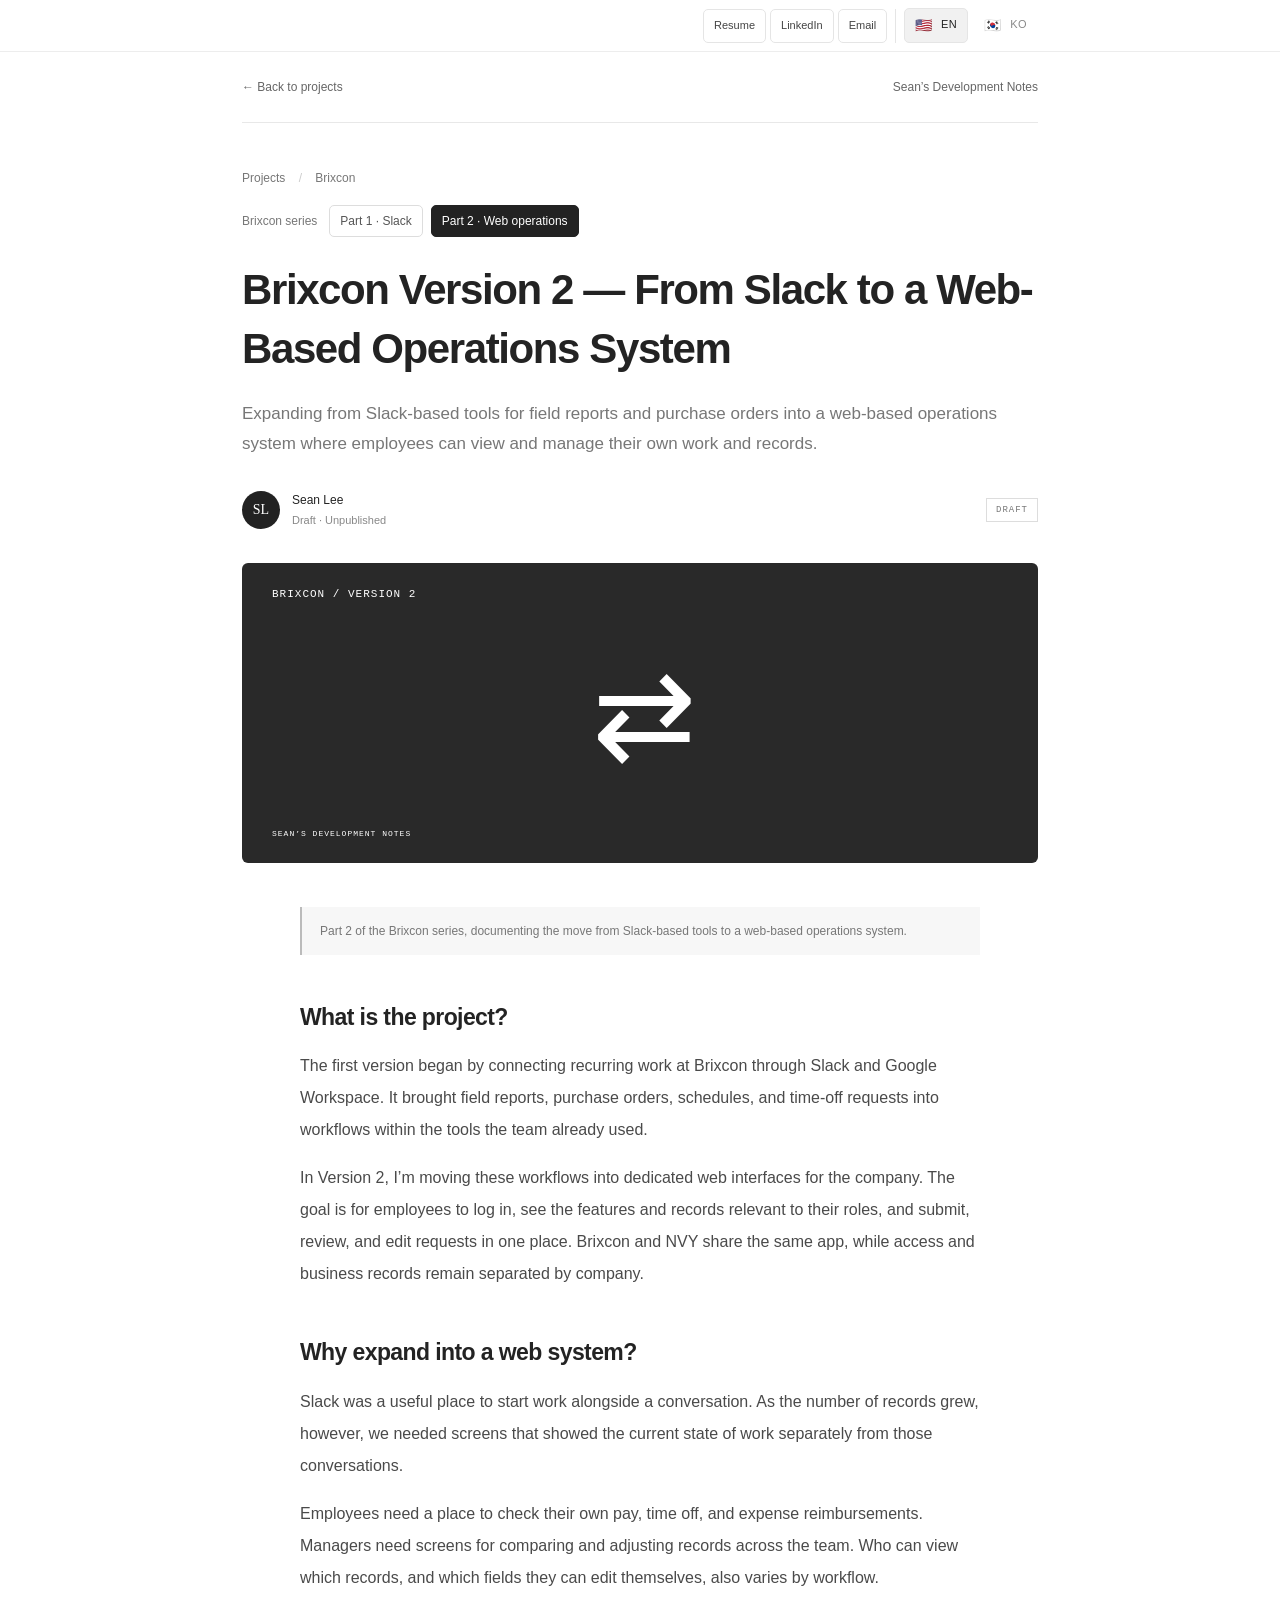
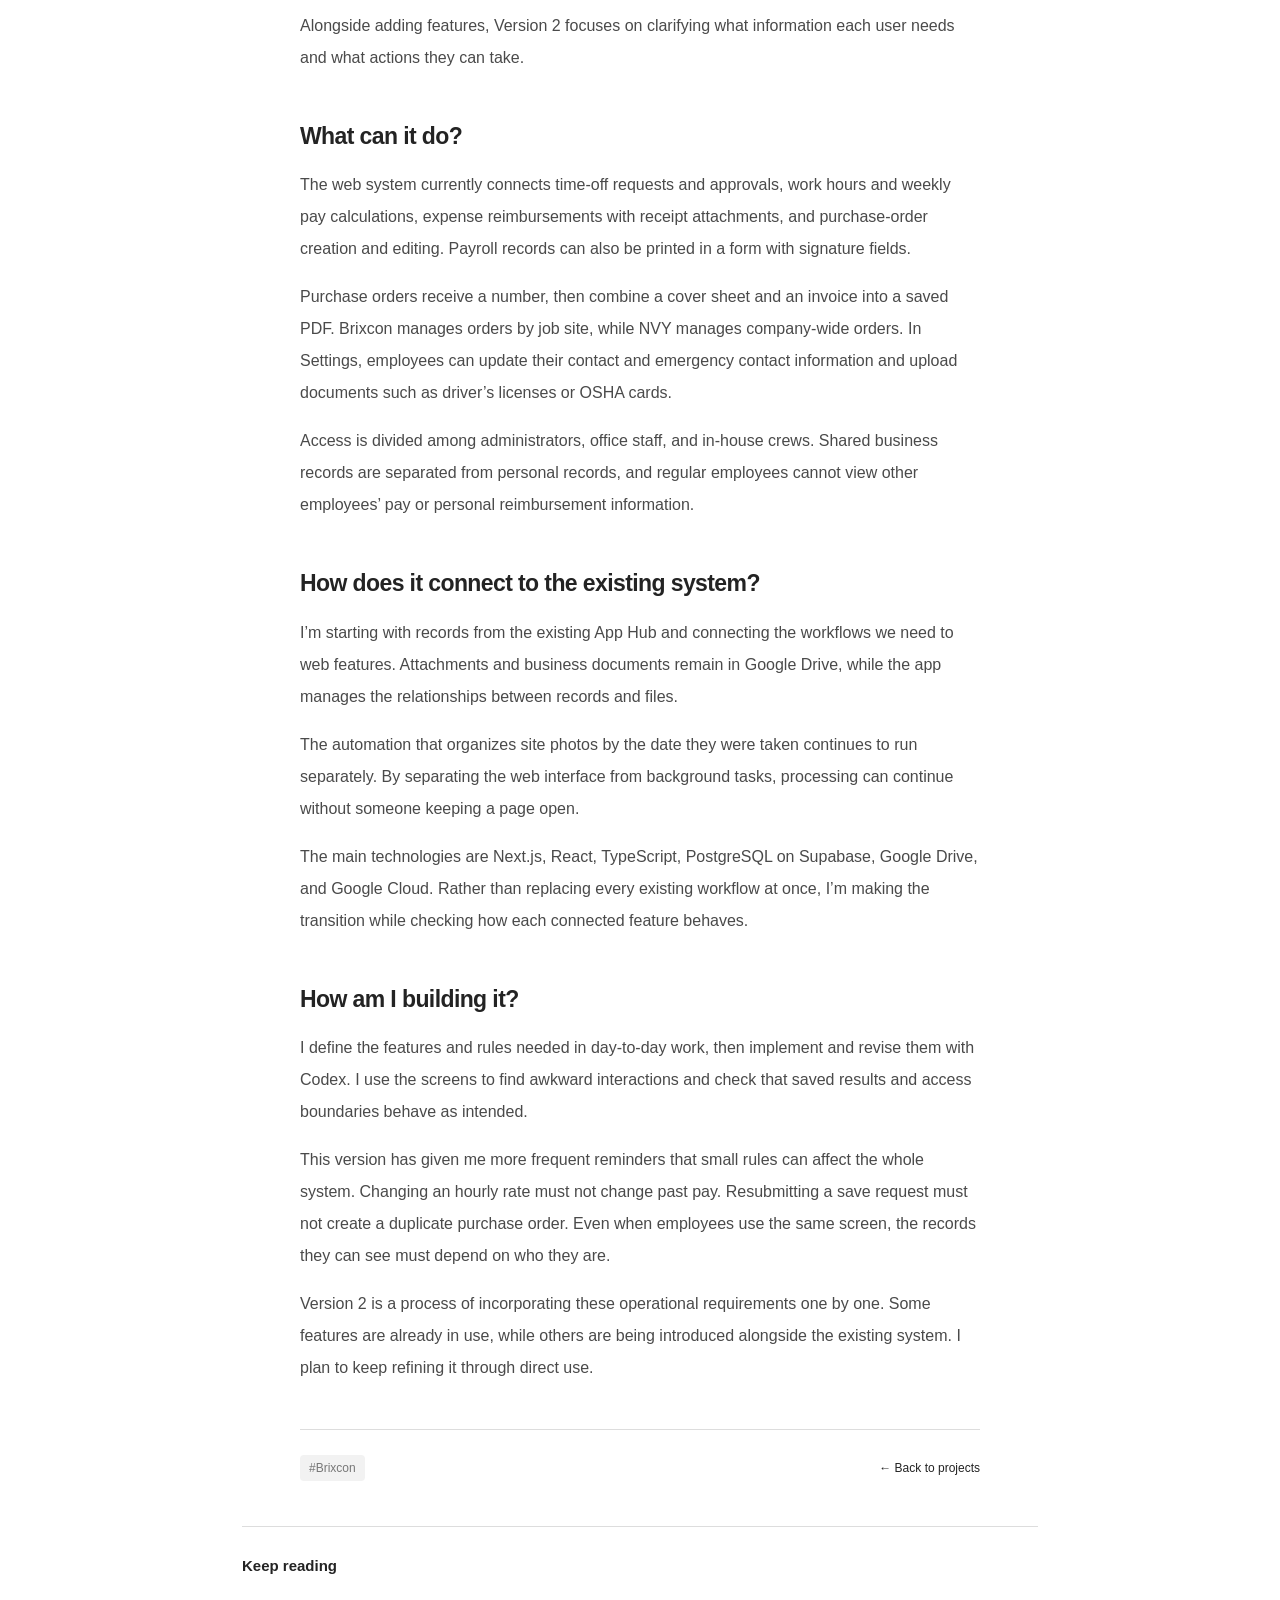
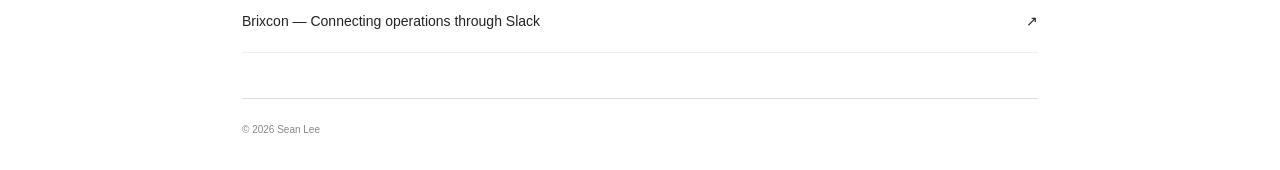
==== projects/brixcon-v2/index.html @ f0485016 "Add bilingual Brixcon Version 2 article and series navigation" ====
<!doctype html>
<html lang="en"><head><meta charset="utf-8"><meta name="viewport" content="width=device-width,initial-scale=1"><title data-en="Brixcon Version 2 — From Slack to a Web-Based Operations System — Sean’s Development Notes" data-ko="Brixcon Version 2 — Slack에서 웹 기반 운영 시스템으로 — Sean의 개발 노트">Brixcon Version 2 — From Slack to a Web-Based Operations System — Sean’s Development Notes</title><meta name="description" content="Expanding from Slack-based tools for field reports and purchase orders into a web-based operations system where employees can view and manage their own work and records." data-en="Expanding from Slack-based tools for field reports and purchase orders into a web-based operations system where employees can view and manage their own work and records." data-ko="현장 보고와 발주를 연결하던 Slack 기반 도구에서, 직원이 자신의 업무와 기록을 직접 확인하고 처리하는 웹 기반 운영 시스템으로 확장하고 있습니다."><link rel="stylesheet" href="../../article.css?v=brixcon-series-1"><link rel="stylesheet" href="../../language.css?v=resume-modal-1"><script src="../../language.js?v=resume-modal-1" defer></script></head>
<body><a class="skip" href="#article">Skip to content</a><main id="article" class="article-shell"><div data-language="en" lang="en"><nav class="article-nav" aria-label="Page navigation"><a href="../../?tab=projects">← Back to projects</a><a href="../../">Sean’s Development Notes</a></nav><article lang="en"><header class="article-heading"><p class="eyebrow">Projects <span>/</span> Brixcon</p><nav class="article-series" aria-label="Brixcon series"><span>Brixcon series</span><a href="../../projects/slack-integration/">Part 1 · Slack</a><a href="../../projects/brixcon-v2/" aria-current="page">Part 2 · Web operations</a></nav><h1>Brixcon Version 2 — From Slack to a Web-Based Operations System</h1><p class="subtitle">Expanding from Slack-based tools for field reports and purchase orders into a web-based operations system where employees can view and manage their own work and records.</p><div class="byline"><span class="avatar" aria-hidden="true">SL</span><span>Sean Lee<br><small>Draft · Unpublished</small></span><span class="draft">DRAFT</span></div></header><div class="cover cover-http" aria-hidden="true"><span>BRIXCON / VERSION 2</span><b>⇄</b><small>SEAN’S DEVELOPMENT NOTES</small></div><div class="article-body"><p class="draft-note">Part 2 of the Brixcon series, documenting the move from Slack-based tools to a web-based operations system.</p><section><h2>What is the project?</h2><p>The first version began by connecting recurring work at Brixcon through Slack and Google Workspace. It brought field reports, purchase orders, schedules, and time-off requests into workflows within the tools the team already used.</p><p>In Version 2, I’m moving these workflows into dedicated web interfaces for the company. The goal is for employees to log in, see the features and records relevant to their roles, and submit, review, and edit requests in one place. Brixcon and NVY share the same app, while access and business records remain separated by company.</p></section><section><h2>Why expand into a web system?</h2><p>Slack was a useful place to start work alongside a conversation. As the number of records grew, however, we needed screens that showed the current state of work separately from those conversations.</p><p>Employees need a place to check their own pay, time off, and expense reimbursements. Managers need screens for comparing and adjusting records across the team. Who can view which records, and which fields they can edit themselves, also varies by workflow.</p><p>Alongside adding features, Version 2 focuses on clarifying what information each user needs and what actions they can take.</p></section><section><h2>What can it do?</h2><p>The web system currently connects time-off requests and approvals, work hours and weekly pay calculations, expense reimbursements with receipt attachments, and purchase-order creation and editing. Payroll records can also be printed in a form with signature fields.</p><p>Purchase orders receive a number, then combine a cover sheet and an invoice into a saved PDF. Brixcon manages orders by job site, while NVY manages company-wide orders. In Settings, employees can update their contact and emergency contact information and upload documents such as driver’s licenses or OSHA cards.</p><p>Access is divided among administrators, office staff, and in-house crews. Shared business records are separated from personal records, and regular employees cannot view other employees’ pay or personal reimbursement information.</p></section><section><h2>How does it connect to the existing system?</h2><p>I’m starting with records from the existing App Hub and connecting the workflows we need to web features. Attachments and business documents remain in Google Drive, while the app manages the relationships between records and files.</p><p>The automation that organizes site photos by the date they were taken continues to run separately. By separating the web interface from background tasks, processing can continue without someone keeping a page open.</p><p>The main technologies are Next.js, React, TypeScript, PostgreSQL on Supabase, Google Drive, and Google Cloud. Rather than replacing every existing workflow at once, I’m making the transition while checking how each connected feature behaves.</p></section><section><h2>How am I building it?</h2><p>I define the features and rules needed in day-to-day work, then implement and revise them with Codex. I use the screens to find awkward interactions and check that saved results and access boundaries behave as intended.</p><p>This version has given me more frequent reminders that small rules can affect the whole system. Changing an hourly rate must not change past pay. Resubmitting a save request must not create a duplicate purchase order. Even when employees use the same screen, the records they can see must depend on who they are.</p><p>Version 2 is a process of incorporating these operational requirements one by one. Some features are already in use, while others are being introduced alongside the existing system. I plan to keep refining it through direct use.</p></section><div class="article-end"><span>#Brixcon</span><a href="../../?tab=projects">← Back to projects</a></div></div></article><aside class="related" aria-label="Keep reading"><h2>Keep reading</h2><a href="../../projects/slack-integration/"><span>Brixcon — Connecting operations through Slack</span><span aria-hidden="true">↗</span></a></aside><footer>© 2026 Sean Lee</footer></div><div data-language="ko" lang="ko" hidden><nav class="article-nav" aria-label="페이지 이동"><a href="../../?tab=projects">← 프로젝트 목록으로</a><a href="../../">Sean의 개발 노트</a></nav><article lang="ko"><header class="article-heading"><p class="eyebrow">프로젝트 <span>/</span> Brixcon</p><nav class="article-series" aria-label="Brixcon 시리즈"><span>Brixcon 시리즈</span><a href="../../projects/slack-integration/">1편 · Slack</a><a href="../../projects/brixcon-v2/" aria-current="page">2편 · 웹 운영 시스템</a></nav><h1>Brixcon Version 2 — Slack에서 웹 기반 운영 시스템으로</h1><p class="subtitle">현장 보고와 발주를 연결하던 Slack 기반 도구에서, 직원이 자신의 업무와 기록을 직접 확인하고 처리하는 웹 기반 운영 시스템으로 확장하고 있습니다.</p><div class="byline"><span class="avatar" aria-hidden="true">SL</span><span>Sean Lee<br><small>초안 · 발행 전</small></span><span class="draft">DRAFT</span></div></header><div class="cover cover-http" aria-hidden="true"><span>BRIXCON / VERSION 2</span><b>⇄</b><small>SEAN’S DEVELOPMENT NOTES</small></div><div class="article-body"><p class="draft-note">Brixcon 시리즈 2편입니다. Slack 기반 업무 도구에서 웹 기반 운영 시스템으로 확장하는 과정을 기록합니다.</p><section><h2>어떤 프로젝트인가요?</h2><p>첫 번째 버전은 Brixcon의 반복 업무를 Slack과 Google Workspace로 연결하는 데서 시작했습니다. 현장 보고를 작성하고, 발주서를 만들고, 일정과 휴가 신청을 전달하는 흐름을 기존 도구 안에서 처리할 수 있도록 구성했습니다.</p><p>Version 2에서는 이 업무들을 회사 전용 웹 화면으로 옮기고 있습니다. 직원이 로그인하면 자신의 역할에 맞는 기능과 자료를 확인하고, 신청부터 조회·수정까지 한곳에서 처리할 수 있도록 만드는 것이 목표입니다. Brixcon과 NVY가 같은 앱을 사용하되, 회사별 접근과 업무 자료는 구분합니다.</p></section><section><h2>왜 웹 시스템으로 확장했나요?</h2><p>Slack은 대화를 나누면서 업무를 시작하기 좋은 도구였습니다. 하지만 관리해야 할 기록이 늘어나면서, 대화와 별도로 현재 상태를 정리해 보여주는 화면이 필요해졌습니다.</p><p>직원에게는 자신의 급여와 휴가, 비용 정산을 확인하는 공간이 필요하고, 관리자에게는 여러 사람의 기록을 비교하고 조정하는 화면이 필요합니다. 누가 무엇을 볼 수 있는지, 어떤 항목을 직접 수정할 수 있는지도 업무마다 달랐습니다.</p><p>그래서 Version 2에서는 기능을 추가하는 것과 함께, 사용자별로 필요한 정보와 할 수 있는 일을 정리하는 것에 집중했습니다.</p></section><section><h2>무엇을 할 수 있나요?</h2><p>현재 웹 시스템에는 휴가 신청과 승인, 근무시간과 주간 급여 계산, 비용 정산과 영수증 첨부, 발주서 생성·수정 등이 연결되어 있습니다. 급여 자료는 서명란이 있는 인쇄용 양식으로도 출력할 수 있습니다.</p><p>발주서는 번호를 발급하고 표지와 Invoice를 합쳐 PDF로 저장합니다. Brixcon은 현장별 발주를, NVY는 회사 공통 발주를 관리하도록 구분했습니다. 직원은 Settings에서 연락처와 비상연락처를 수정하고, 면허증이나 OSHA 카드 같은 문서를 등록할 수 있습니다.</p><p>접근 권한은 관리자·사무직·직영팀으로 나눴습니다. 공통 업무 자료와 개인 자료를 구분하고, 다른 직원의 급여나 개인 정산 정보는 일반 직원에게 공개하지 않도록 구성했습니다.</p></section><section><h2>기존 시스템은 어떻게 이어가나요?</h2><p>기존 App Hub의 자료를 출발점으로 삼고, 필요한 업무부터 웹 기능으로 연결하고 있습니다. 첨부파일과 업무 문서는 Google Drive를 계속 사용하면서, 앱에서는 기록과 파일의 관계를 관리합니다.</p><p>현장 사진을 촬영 날짜에 따라 정리하는 자동화도 별도로 유지합니다. 사용자가 보는 웹 화면과 백그라운드 작업을 나누어, 화면을 열어두지 않아도 필요한 처리가 이어지도록 구성했습니다.</p><p>주요 기술은 Next.js, React, TypeScript, Supabase의 PostgreSQL, Google Drive와 Google Cloud입니다. 기존 업무를 한 번에 모두 교체하기보다, 연결된 기능의 동작을 확인하면서 전환하고 있습니다.</p></section><section><h2>어떻게 만들고 있나요?</h2><p>저는 실제 업무에서 필요한 기능과 규칙을 정리하고, Codex와 함께 구현과 수정을 진행하고 있습니다. 화면을 사용해 보면서 어색한 부분을 고치고, 저장된 결과와 접근 범위가 의도한 대로 동작하는지도 확인합니다.</p><p>이번 버전에서는 작은 규칙들이 시스템 전체에 영향을 준다는 것을 더 자주 경험했습니다. 시급을 변경했을 때 과거 급여까지 바뀌면 안 되고, 저장 요청을 다시 보냈다고 발주서가 두 번 만들어져서도 안 됩니다. 같은 화면을 사용하더라도 직원마다 볼 수 있는 자료는 달라야 합니다.</p><p>Version 2는 이런 실제 운영의 조건들을 하나씩 반영하는 과정입니다. 현재 일부 기능은 운영에 반영됐고, 나머지는 기존 시스템과 함께 사용하며 전환하고 있습니다. 앞으로도 직접 사용하면서 필요한 부분을 다듬어갈 예정입니다.</p></section><div class="article-end"><span>#Brixcon</span><a href="../../?tab=projects">← 프로젝트 목록으로</a></div></div></article><aside class="related" aria-label="이어서 읽기"><h2>이어서 읽기</h2><a href="../../projects/slack-integration/"><span>Brixcon — Slack으로 연결하는 업무 흐름</span><span aria-hidden="true">↗</span></a></aside><footer>© 2026 Sean Lee</footer></div></main></body></html>
---- article.css ----
*{box-sizing:border-box}html{scroll-behavior:smooth}body{margin:0;background:#fff;color:#232323;font-family:Arial,'Apple SD Gothic Neo','Malgun Gothic',sans-serif;-webkit-font-smoothing:antialiased}a{color:inherit;text-decoration:none}a:focus-visible{outline:2px solid #222;outline-offset:5px}.article-shell{max-width:844px;padding:0 24px;margin:auto}.article-nav{display:flex;justify-content:space-between;gap:20px;padding:28px 0;border-bottom:1px solid #e8e8e8;font-size:12px;color:#666}.article-nav a:hover,.article-end a:hover{text-decoration:underline}.article-heading{padding:48px 0 32px}.eyebrow{font-size:12px;color:#777;margin:0 0 20px}.eyebrow span{margin:0 10px;color:#ccc}h1{font-size:clamp(28px,4.2vw,42px);line-height:1.4;letter-spacing:-1.4px;word-break:keep-all;overflow-wrap:anywhere;margin:0 0 20px}.subtitle{font-size:17px;line-height:1.8;color:#777;word-break:keep-all}.byline{display:flex;align-items:center;gap:12px;margin-top:30px;font-size:12px;line-height:1.7}.byline small{font-size:11px;color:#888}.avatar{width:38px;height:38px;border-radius:50%;background:#222;color:white;display:grid;place-items:center;font:14px Georgia,serif}.draft{margin-left:auto;font:9px monospace;letter-spacing:1px;border:1px solid #ddd;padding:6px 9px;color:#777}.cover{height:300px;background:#e9e9e6;padding:25px 30px;display:flex;flex-direction:column;justify-content:space-between;border-radius:6px}.cover>span{font:11px monospace;letter-spacing:1px}.cover>b{text-align:center;font-size:100px;line-height:1;letter-spacing:-8px}.cover>small{font:8px monospace;letter-spacing:1px}.cover-http{background:#292929;color:white}.cover-http>b{font-size:125px;font-weight:300}.cover-portfolio{background:#f1f0ec}.cover-portfolio>b{font-family:Georgia,serif;font-weight:400}.cover-notes{background-color:#dededc;background-image:linear-gradient(#00000008 1px,transparent 1px),linear-gradient(90deg,#00000008 1px,transparent 1px);background-size:22px 22px}.cover-notes>b{font:90px monospace;letter-spacing:0}.article-body{max-width:680px;margin:auto;padding:32px 0 0}.draft-note{border-left:2px solid #bbb;padding:12px 18px;background:#f7f7f7;font-size:12px!important;color:#777!important}.article-body section{margin:45px 0}.article-body h2{font-size:23px;letter-spacing:-.6px;line-height:1.5;margin:0 0 16px}.article-body p{font-size:16px;line-height:2;color:#4a4a4a;word-break:keep-all;overflow-wrap:anywhere}.article-end{display:flex;justify-content:space-between;gap:20px;align-items:center;border-top:1px solid #ddd;padding:25px 0 45px;font-size:12px}.article-end>span{background:#f2f2f2;color:#777;padding:6px 9px;border-radius:4px}.related{border-top:1px solid #ddd;padding:30px 0 45px}.related h2{font-size:15px;margin:0 0 18px}.related a{display:flex;justify-content:space-between;gap:20px;padding:18px 0;border-bottom:1px solid #eee;font-size:14px;line-height:1.7}.related a:hover{color:#777}footer{display:flex;justify-content:space-between;gap:20px;border-top:1px solid #ddd;padding:25px 0 35px;font-size:10px;color:#888}.skip:not(:focus){position:absolute;clip-path:inset(50%);width:1px;height:1px;overflow:hidden}.skip:focus{position:fixed;top:10px;left:10px;background:white;padding:15px;z-index:2}@media(max-width:600px){.article-shell{padding:0 20px}.article-nav{padding:22px 0;font-size:11px}.article-heading{padding-top:35px}h1{font-size:29px;letter-spacing:-.8px}.subtitle{font-size:14px}.cover{height:220px;padding:22px}.cover>b{font-size:75px}.cover-http>b{font-size:90px}.cover-notes>b{font-size:70px}.article-body p{font-size:15px}.article-body h2{font-size:21px}.article-body section{margin:35px 0}footer{flex-direction:column;gap:10px}}@media(prefers-reduced-motion:reduce){html{scroll-behavior:auto}}

.article-series{display:flex;align-items:center;flex-wrap:wrap;gap:8px;margin:0 0 24px;font:12px/1.5 Arial,sans-serif}.article-series>span{color:#777;margin-right:4px}.article-series a{padding:6px 10px;border:1px solid #ddd;border-radius:5px;color:#555}.article-series a[aria-current=page]{background:#222;color:#fff;border-color:#222}.article-series a:hover{border-color:#777}
---- language.css ----
/* Persistent, quiet language selection shared by every page. */
body{padding-top:52px}.language-bar{position:fixed;top:0;left:0;right:0;height:52px;background:#ffffffef;backdrop-filter:blur(12px);border-bottom:1px solid #ededed;z-index:100}.language-inner{max-width:844px;margin:auto;height:100%;padding:0 24px;display:flex;align-items:center;justify-content:flex-end}.language-options{display:flex;gap:5px;align-items:center}.language-options button{font:500 11px/1.2 Arial,sans-serif;letter-spacing:.04em;color:#888;background:transparent;border:1px solid transparent;border-radius:5px;padding:8px 10px;cursor:pointer;min-height:34px}.language-options button span{font-size:14px;vertical-align:middle;margin-right:5px}.language-options button[aria-pressed=true]{color:#222;background:#f1f1f1;border-color:#e5e5e5}.language-options button:hover{color:#222;background:#f6f6f6}.language-options button:focus-visible{outline:2px solid #444;outline-offset:2px}[data-language][hidden]{display:none!important}html{scroll-padding-top:76px}body .skip:focus{top:60px}html[lang=en] .nl-post strong{letter-spacing:-.3px}html[lang=en] .nl-tabs button{font-size:16px}html[lang=en] .author-entry-heading{flex-wrap:wrap;gap:5px 18px}html[lang=en] h1{word-break:normal}html[lang=en] .article-body p{word-break:normal}@media(max-width:600px){.language-inner{padding:0 16px}.language-options button{min-height:36px;padding:8px 11px}html[lang=en] .nl-tabs button{font-size:14px;padding:13px 15px}}

.language-inner{gap:8px}.language-bar .header-links{display:flex;align-items:center;gap:4px;padding-right:8px;border-right:1px solid #e5e5e5}.header-links a,.header-links button{display:inline-flex;align-items:center;justify-content:center;min-height:34px;box-sizing:border-box;padding:8px 10px;border:1px solid #e5e5e5;border-radius:5px;background:#fff;color:#444;text-decoration:none;font:500 11px/1.2 Arial,sans-serif;white-space:nowrap}.header-links a:hover,.header-links button:hover{background:#f6f6f6;color:#111}.header-links a:focus-visible,.header-links button:focus-visible{outline:2px solid #444;outline-offset:2px}@media(max-width:420px){.language-inner{padding:0 10px;gap:8px}.language-bar .header-links{gap:4px;padding-right:8px}.header-links a,.header-links button{padding:8px}.language-options{gap:2px}.language-options button{padding:8px 6px}.language-options button span{margin-right:2px}}

.copy-email,.open-resume{cursor:pointer}.copy-toast{position:fixed;bottom:24px;left:50%;transform:translate(-50%,8px);max-width:calc(100vw - 32px);box-sizing:border-box;padding:11px 16px;border-radius:7px;background:#222;color:#fff;box-shadow:0 4px 18px #0002;font:13px/1.5 Arial,sans-serif;text-align:center;z-index:200;opacity:0;visibility:hidden;pointer-events:none;transition:opacity .15s,transform .15s,visibility .15s}.copy-toast.is-visible{opacity:1;visibility:visible;transform:translate(-50%,0)}@media(prefers-reduced-motion:reduce){.copy-toast{transition:none}}

body.resume-open{overflow:hidden}.resume-dialog{box-sizing:border-box;width:min(960px,calc(100vw - 40px));height:90vh;height:90dvh;max-width:none;max-height:none;margin:auto;padding:0;border:1px solid #ddd;border-radius:10px;background:#f0f0f0;color:#222;box-shadow:0 16px 64px #0004;overflow:hidden}.resume-dialog[open]{display:flex;flex-direction:column}.resume-dialog::backdrop{background:#0009;backdrop-filter:blur(3px)}.resume-dialog-toolbar{display:flex;align-items:center;gap:16px;padding:10px 16px;background:white;border-bottom:1px solid #ddd;flex-shrink:0}.resume-dialog-toolbar h2{margin:0;font:600 15px/1.4 Arial,sans-serif;letter-spacing:0}.resume-external{margin-left:auto;color:#555;text-decoration:none;font:12px/1.4 Arial,sans-serif}.resume-external:hover{text-decoration:underline}.resume-close{display:grid;place-items:center;width:34px;height:34px;padding:0;border:0;border-radius:5px;background:#f5f5f5;color:#333;font:24px/1 Arial,sans-serif;cursor:pointer}.resume-close:hover{background:#e9e9e9}.resume-frame{display:block;width:100%;flex:1;min-height:0;border:0;background:#eee}@media(max-width:600px){.resume-dialog{width:calc(100vw - 16px);height:94vh;height:94dvh;border-radius:7px}.resume-dialog-toolbar{padding:8px 10px;gap:10px}}
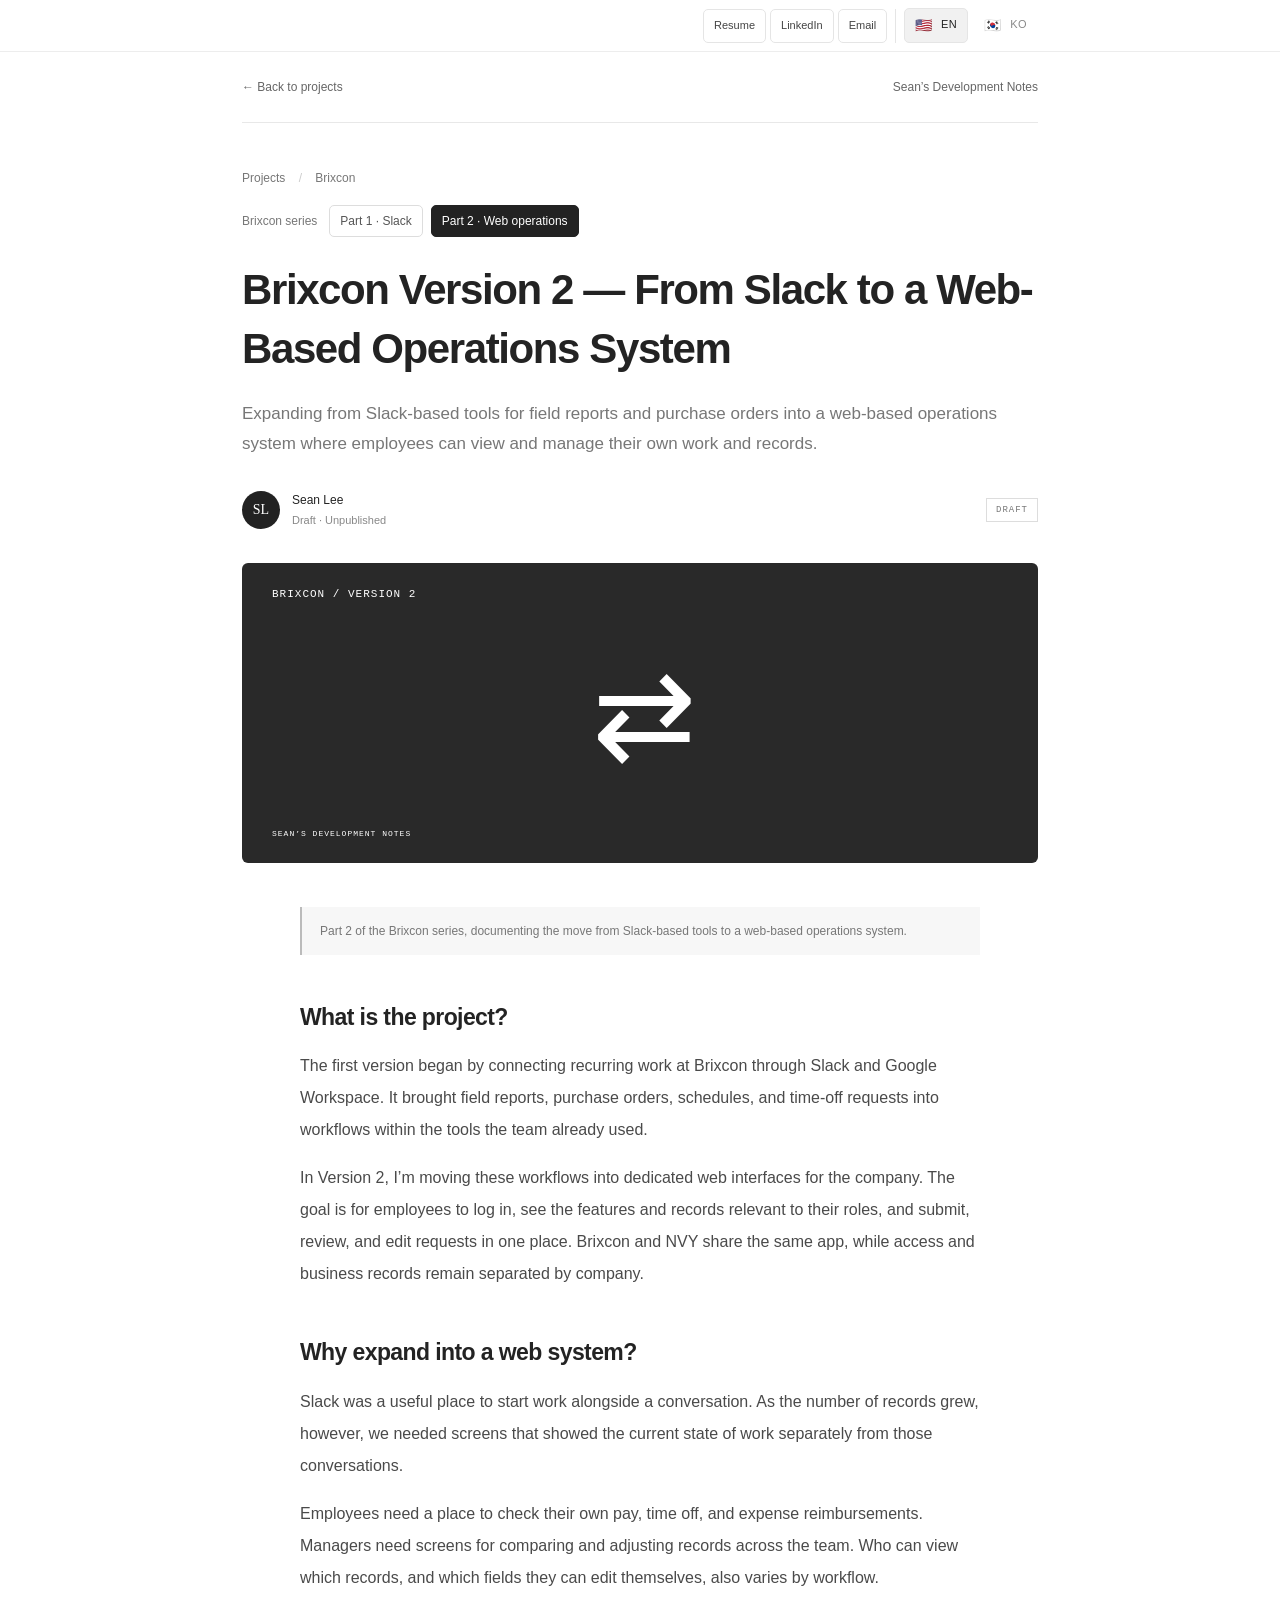
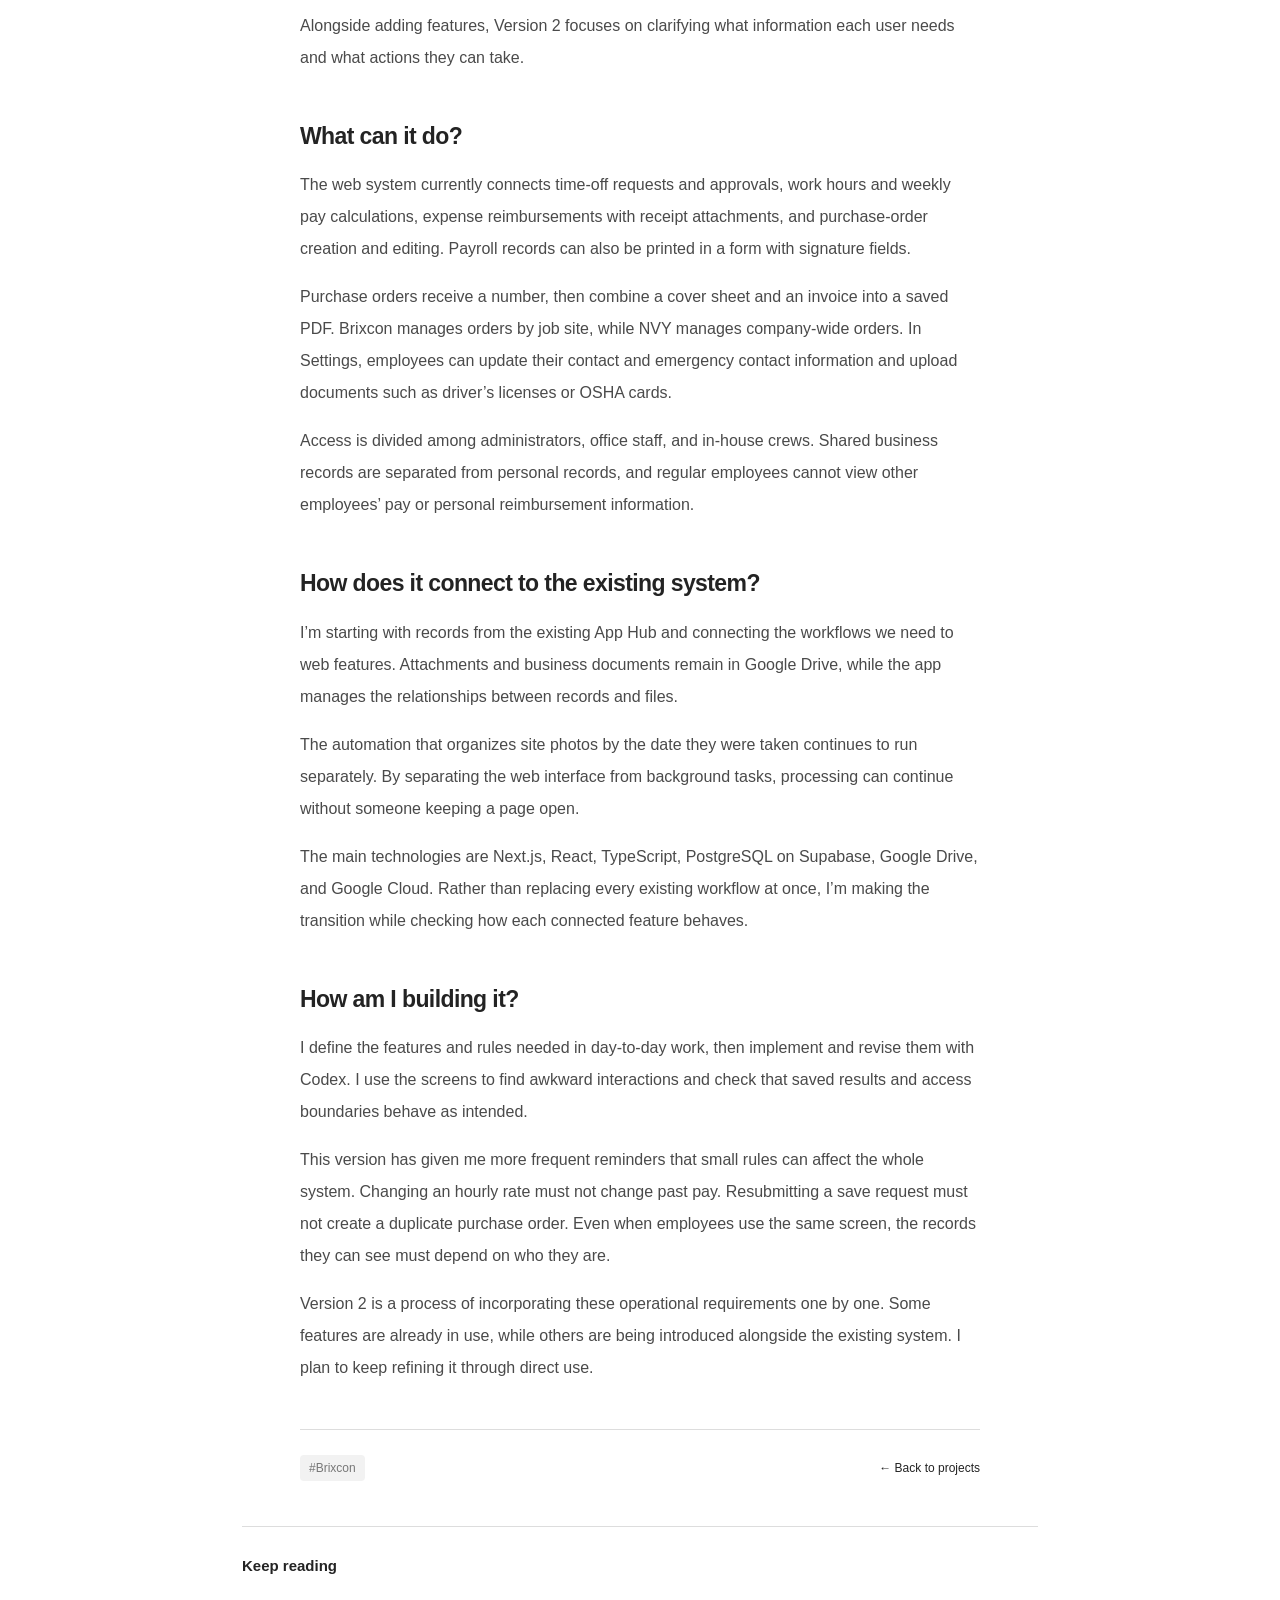
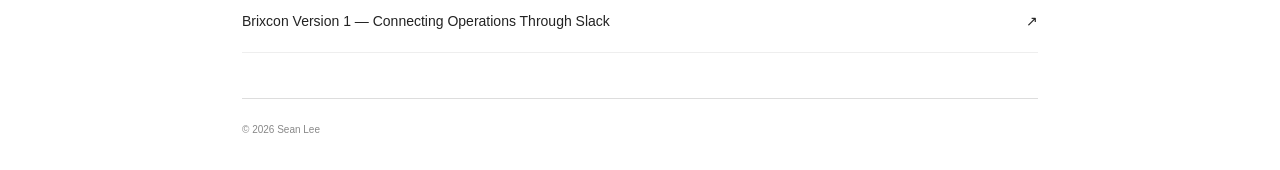
==== commit e9ade941: "Align Brixcon Version 1 article title with series" ====
--- a/projects/brixcon-v2/index.html
+++ b/projects/brixcon-v2/index.html
@@ -1,3 +1,3 @@
 <!doctype html>
 <html lang="en"><head><meta charset="utf-8"><meta name="viewport" content="width=device-width,initial-scale=1"><title data-en="Brixcon Version 2 — From Slack to a Web-Based Operations System — Sean’s Development Notes" data-ko="Brixcon Version 2 — Slack에서 웹 기반 운영 시스템으로 — Sean의 개발 노트">Brixcon Version 2 — From Slack to a Web-Based Operations System — Sean’s Development Notes</title><meta name="description" content="Expanding from Slack-based tools for field reports and purchase orders into a web-based operations system where employees can view and manage their own work and records." data-en="Expanding from Slack-based tools for field reports and purchase orders into a web-based operations system where employees can view and manage their own work and records." data-ko="현장 보고와 발주를 연결하던 Slack 기반 도구에서, 직원이 자신의 업무와 기록을 직접 확인하고 처리하는 웹 기반 운영 시스템으로 확장하고 있습니다."><link rel="stylesheet" href="../../article.css?v=brixcon-series-1"><link rel="stylesheet" href="../../language.css?v=resume-modal-1"><script src="../../language.js?v=resume-modal-1" defer></script></head>
-<body><a class="skip" href="#article">Skip to content</a><main id="article" class="article-shell"><div data-language="en" lang="en"><nav class="article-nav" aria-label="Page navigation"><a href="../../?tab=projects">← Back to projects</a><a href="../../">Sean’s Development Notes</a></nav><article lang="en"><header class="article-heading"><p class="eyebrow">Projects <span>/</span> Brixcon</p><nav class="article-series" aria-label="Brixcon series"><span>Brixcon series</span><a href="../../projects/slack-integration/">Part 1 · Slack</a><a href="../../projects/brixcon-v2/" aria-current="page">Part 2 · Web operations</a></nav><h1>Brixcon Version 2 — From Slack to a Web-Based Operations System</h1><p class="subtitle">Expanding from Slack-based tools for field reports and purchase orders into a web-based operations system where employees can view and manage their own work and records.</p><div class="byline"><span class="avatar" aria-hidden="true">SL</span><span>Sean Lee<br><small>Draft · Unpublished</small></span><span class="draft">DRAFT</span></div></header><div class="cover cover-http" aria-hidden="true"><span>BRIXCON / VERSION 2</span><b>⇄</b><small>SEAN’S DEVELOPMENT NOTES</small></div><div class="article-body"><p class="draft-note">Part 2 of the Brixcon series, documenting the move from Slack-based tools to a web-based operations system.</p><section><h2>What is the project?</h2><p>The first version began by connecting recurring work at Brixcon through Slack and Google Workspace. It brought field reports, purchase orders, schedules, and time-off requests into workflows within the tools the team already used.</p><p>In Version 2, I’m moving these workflows into dedicated web interfaces for the company. The goal is for employees to log in, see the features and records relevant to their roles, and submit, review, and edit requests in one place. Brixcon and NVY share the same app, while access and business records remain separated by company.</p></section><section><h2>Why expand into a web system?</h2><p>Slack was a useful place to start work alongside a conversation. As the number of records grew, however, we needed screens that showed the current state of work separately from those conversations.</p><p>Employees need a place to check their own pay, time off, and expense reimbursements. Managers need screens for comparing and adjusting records across the team. Who can view which records, and which fields they can edit themselves, also varies by workflow.</p><p>Alongside adding features, Version 2 focuses on clarifying what information each user needs and what actions they can take.</p></section><section><h2>What can it do?</h2><p>The web system currently connects time-off requests and approvals, work hours and weekly pay calculations, expense reimbursements with receipt attachments, and purchase-order creation and editing. Payroll records can also be printed in a form with signature fields.</p><p>Purchase orders receive a number, then combine a cover sheet and an invoice into a saved PDF. Brixcon manages orders by job site, while NVY manages company-wide orders. In Settings, employees can update their contact and emergency contact information and upload documents such as driver’s licenses or OSHA cards.</p><p>Access is divided among administrators, office staff, and in-house crews. Shared business records are separated from personal records, and regular employees cannot view other employees’ pay or personal reimbursement information.</p></section><section><h2>How does it connect to the existing system?</h2><p>I’m starting with records from the existing App Hub and connecting the workflows we need to web features. Attachments and business documents remain in Google Drive, while the app manages the relationships between records and files.</p><p>The automation that organizes site photos by the date they were taken continues to run separately. By separating the web interface from background tasks, processing can continue without someone keeping a page open.</p><p>The main technologies are Next.js, React, TypeScript, PostgreSQL on Supabase, Google Drive, and Google Cloud. Rather than replacing every existing workflow at once, I’m making the transition while checking how each connected feature behaves.</p></section><section><h2>How am I building it?</h2><p>I define the features and rules needed in day-to-day work, then implement and revise them with Codex. I use the screens to find awkward interactions and check that saved results and access boundaries behave as intended.</p><p>This version has given me more frequent reminders that small rules can affect the whole system. Changing an hourly rate must not change past pay. Resubmitting a save request must not create a duplicate purchase order. Even when employees use the same screen, the records they can see must depend on who they are.</p><p>Version 2 is a process of incorporating these operational requirements one by one. Some features are already in use, while others are being introduced alongside the existing system. I plan to keep refining it through direct use.</p></section><div class="article-end"><span>#Brixcon</span><a href="../../?tab=projects">← Back to projects</a></div></div></article><aside class="related" aria-label="Keep reading"><h2>Keep reading</h2><a href="../../projects/slack-integration/"><span>Brixcon — Connecting operations through Slack</span><span aria-hidden="true">↗</span></a></aside><footer>© 2026 Sean Lee</footer></div><div data-language="ko" lang="ko" hidden><nav class="article-nav" aria-label="페이지 이동"><a href="../../?tab=projects">← 프로젝트 목록으로</a><a href="../../">Sean의 개발 노트</a></nav><article lang="ko"><header class="article-heading"><p class="eyebrow">프로젝트 <span>/</span> Brixcon</p><nav class="article-series" aria-label="Brixcon 시리즈"><span>Brixcon 시리즈</span><a href="../../projects/slack-integration/">1편 · Slack</a><a href="../../projects/brixcon-v2/" aria-current="page">2편 · 웹 운영 시스템</a></nav><h1>Brixcon Version 2 — Slack에서 웹 기반 운영 시스템으로</h1><p class="subtitle">현장 보고와 발주를 연결하던 Slack 기반 도구에서, 직원이 자신의 업무와 기록을 직접 확인하고 처리하는 웹 기반 운영 시스템으로 확장하고 있습니다.</p><div class="byline"><span class="avatar" aria-hidden="true">SL</span><span>Sean Lee<br><small>초안 · 발행 전</small></span><span class="draft">DRAFT</span></div></header><div class="cover cover-http" aria-hidden="true"><span>BRIXCON / VERSION 2</span><b>⇄</b><small>SEAN’S DEVELOPMENT NOTES</small></div><div class="article-body"><p class="draft-note">Brixcon 시리즈 2편입니다. Slack 기반 업무 도구에서 웹 기반 운영 시스템으로 확장하는 과정을 기록합니다.</p><section><h2>어떤 프로젝트인가요?</h2><p>첫 번째 버전은 Brixcon의 반복 업무를 Slack과 Google Workspace로 연결하는 데서 시작했습니다. 현장 보고를 작성하고, 발주서를 만들고, 일정과 휴가 신청을 전달하는 흐름을 기존 도구 안에서 처리할 수 있도록 구성했습니다.</p><p>Version 2에서는 이 업무들을 회사 전용 웹 화면으로 옮기고 있습니다. 직원이 로그인하면 자신의 역할에 맞는 기능과 자료를 확인하고, 신청부터 조회·수정까지 한곳에서 처리할 수 있도록 만드는 것이 목표입니다. Brixcon과 NVY가 같은 앱을 사용하되, 회사별 접근과 업무 자료는 구분합니다.</p></section><section><h2>왜 웹 시스템으로 확장했나요?</h2><p>Slack은 대화를 나누면서 업무를 시작하기 좋은 도구였습니다. 하지만 관리해야 할 기록이 늘어나면서, 대화와 별도로 현재 상태를 정리해 보여주는 화면이 필요해졌습니다.</p><p>직원에게는 자신의 급여와 휴가, 비용 정산을 확인하는 공간이 필요하고, 관리자에게는 여러 사람의 기록을 비교하고 조정하는 화면이 필요합니다. 누가 무엇을 볼 수 있는지, 어떤 항목을 직접 수정할 수 있는지도 업무마다 달랐습니다.</p><p>그래서 Version 2에서는 기능을 추가하는 것과 함께, 사용자별로 필요한 정보와 할 수 있는 일을 정리하는 것에 집중했습니다.</p></section><section><h2>무엇을 할 수 있나요?</h2><p>현재 웹 시스템에는 휴가 신청과 승인, 근무시간과 주간 급여 계산, 비용 정산과 영수증 첨부, 발주서 생성·수정 등이 연결되어 있습니다. 급여 자료는 서명란이 있는 인쇄용 양식으로도 출력할 수 있습니다.</p><p>발주서는 번호를 발급하고 표지와 Invoice를 합쳐 PDF로 저장합니다. Brixcon은 현장별 발주를, NVY는 회사 공통 발주를 관리하도록 구분했습니다. 직원은 Settings에서 연락처와 비상연락처를 수정하고, 면허증이나 OSHA 카드 같은 문서를 등록할 수 있습니다.</p><p>접근 권한은 관리자·사무직·직영팀으로 나눴습니다. 공통 업무 자료와 개인 자료를 구분하고, 다른 직원의 급여나 개인 정산 정보는 일반 직원에게 공개하지 않도록 구성했습니다.</p></section><section><h2>기존 시스템은 어떻게 이어가나요?</h2><p>기존 App Hub의 자료를 출발점으로 삼고, 필요한 업무부터 웹 기능으로 연결하고 있습니다. 첨부파일과 업무 문서는 Google Drive를 계속 사용하면서, 앱에서는 기록과 파일의 관계를 관리합니다.</p><p>현장 사진을 촬영 날짜에 따라 정리하는 자동화도 별도로 유지합니다. 사용자가 보는 웹 화면과 백그라운드 작업을 나누어, 화면을 열어두지 않아도 필요한 처리가 이어지도록 구성했습니다.</p><p>주요 기술은 Next.js, React, TypeScript, Supabase의 PostgreSQL, Google Drive와 Google Cloud입니다. 기존 업무를 한 번에 모두 교체하기보다, 연결된 기능의 동작을 확인하면서 전환하고 있습니다.</p></section><section><h2>어떻게 만들고 있나요?</h2><p>저는 실제 업무에서 필요한 기능과 규칙을 정리하고, Codex와 함께 구현과 수정을 진행하고 있습니다. 화면을 사용해 보면서 어색한 부분을 고치고, 저장된 결과와 접근 범위가 의도한 대로 동작하는지도 확인합니다.</p><p>이번 버전에서는 작은 규칙들이 시스템 전체에 영향을 준다는 것을 더 자주 경험했습니다. 시급을 변경했을 때 과거 급여까지 바뀌면 안 되고, 저장 요청을 다시 보냈다고 발주서가 두 번 만들어져서도 안 됩니다. 같은 화면을 사용하더라도 직원마다 볼 수 있는 자료는 달라야 합니다.</p><p>Version 2는 이런 실제 운영의 조건들을 하나씩 반영하는 과정입니다. 현재 일부 기능은 운영에 반영됐고, 나머지는 기존 시스템과 함께 사용하며 전환하고 있습니다. 앞으로도 직접 사용하면서 필요한 부분을 다듬어갈 예정입니다.</p></section><div class="article-end"><span>#Brixcon</span><a href="../../?tab=projects">← 프로젝트 목록으로</a></div></div></article><aside class="related" aria-label="이어서 읽기"><h2>이어서 읽기</h2><a href="../../projects/slack-integration/"><span>Brixcon — Slack으로 연결하는 업무 흐름</span><span aria-hidden="true">↗</span></a></aside><footer>© 2026 Sean Lee</footer></div></main></body></html>+<body><a class="skip" href="#article">Skip to content</a><main id="article" class="article-shell"><div data-language="en" lang="en"><nav class="article-nav" aria-label="Page navigation"><a href="../../?tab=projects">← Back to projects</a><a href="../../">Sean’s Development Notes</a></nav><article lang="en"><header class="article-heading"><p class="eyebrow">Projects <span>/</span> Brixcon</p><nav class="article-series" aria-label="Brixcon series"><span>Brixcon series</span><a href="../../projects/slack-integration/">Part 1 · Slack</a><a href="../../projects/brixcon-v2/" aria-current="page">Part 2 · Web operations</a></nav><h1>Brixcon Version 2 — From Slack to a Web-Based Operations System</h1><p class="subtitle">Expanding from Slack-based tools for field reports and purchase orders into a web-based operations system where employees can view and manage their own work and records.</p><div class="byline"><span class="avatar" aria-hidden="true">SL</span><span>Sean Lee<br><small>Draft · Unpublished</small></span><span class="draft">DRAFT</span></div></header><div class="cover cover-http" aria-hidden="true"><span>BRIXCON / VERSION 2</span><b>⇄</b><small>SEAN’S DEVELOPMENT NOTES</small></div><div class="article-body"><p class="draft-note">Part 2 of the Brixcon series, documenting the move from Slack-based tools to a web-based operations system.</p><section><h2>What is the project?</h2><p>The first version began by connecting recurring work at Brixcon through Slack and Google Workspace. It brought field reports, purchase orders, schedules, and time-off requests into workflows within the tools the team already used.</p><p>In Version 2, I’m moving these workflows into dedicated web interfaces for the company. The goal is for employees to log in, see the features and records relevant to their roles, and submit, review, and edit requests in one place. Brixcon and NVY share the same app, while access and business records remain separated by company.</p></section><section><h2>Why expand into a web system?</h2><p>Slack was a useful place to start work alongside a conversation. As the number of records grew, however, we needed screens that showed the current state of work separately from those conversations.</p><p>Employees need a place to check their own pay, time off, and expense reimbursements. Managers need screens for comparing and adjusting records across the team. Who can view which records, and which fields they can edit themselves, also varies by workflow.</p><p>Alongside adding features, Version 2 focuses on clarifying what information each user needs and what actions they can take.</p></section><section><h2>What can it do?</h2><p>The web system currently connects time-off requests and approvals, work hours and weekly pay calculations, expense reimbursements with receipt attachments, and purchase-order creation and editing. Payroll records can also be printed in a form with signature fields.</p><p>Purchase orders receive a number, then combine a cover sheet and an invoice into a saved PDF. Brixcon manages orders by job site, while NVY manages company-wide orders. In Settings, employees can update their contact and emergency contact information and upload documents such as driver’s licenses or OSHA cards.</p><p>Access is divided among administrators, office staff, and in-house crews. Shared business records are separated from personal records, and regular employees cannot view other employees’ pay or personal reimbursement information.</p></section><section><h2>How does it connect to the existing system?</h2><p>I’m starting with records from the existing App Hub and connecting the workflows we need to web features. Attachments and business documents remain in Google Drive, while the app manages the relationships between records and files.</p><p>The automation that organizes site photos by the date they were taken continues to run separately. By separating the web interface from background tasks, processing can continue without someone keeping a page open.</p><p>The main technologies are Next.js, React, TypeScript, PostgreSQL on Supabase, Google Drive, and Google Cloud. Rather than replacing every existing workflow at once, I’m making the transition while checking how each connected feature behaves.</p></section><section><h2>How am I building it?</h2><p>I define the features and rules needed in day-to-day work, then implement and revise them with Codex. I use the screens to find awkward interactions and check that saved results and access boundaries behave as intended.</p><p>This version has given me more frequent reminders that small rules can affect the whole system. Changing an hourly rate must not change past pay. Resubmitting a save request must not create a duplicate purchase order. Even when employees use the same screen, the records they can see must depend on who they are.</p><p>Version 2 is a process of incorporating these operational requirements one by one. Some features are already in use, while others are being introduced alongside the existing system. I plan to keep refining it through direct use.</p></section><div class="article-end"><span>#Brixcon</span><a href="../../?tab=projects">← Back to projects</a></div></div></article><aside class="related" aria-label="Keep reading"><h2>Keep reading</h2><a href="../../projects/slack-integration/"><span>Brixcon Version 1 — Connecting Operations Through Slack</span><span aria-hidden="true">↗</span></a></aside><footer>© 2026 Sean Lee</footer></div><div data-language="ko" lang="ko" hidden><nav class="article-nav" aria-label="페이지 이동"><a href="../../?tab=projects">← 프로젝트 목록으로</a><a href="../../">Sean의 개발 노트</a></nav><article lang="ko"><header class="article-heading"><p class="eyebrow">프로젝트 <span>/</span> Brixcon</p><nav class="article-series" aria-label="Brixcon 시리즈"><span>Brixcon 시리즈</span><a href="../../projects/slack-integration/">1편 · Slack</a><a href="../../projects/brixcon-v2/" aria-current="page">2편 · 웹 운영 시스템</a></nav><h1>Brixcon Version 2 — Slack에서 웹 기반 운영 시스템으로</h1><p class="subtitle">현장 보고와 발주를 연결하던 Slack 기반 도구에서, 직원이 자신의 업무와 기록을 직접 확인하고 처리하는 웹 기반 운영 시스템으로 확장하고 있습니다.</p><div class="byline"><span class="avatar" aria-hidden="true">SL</span><span>Sean Lee<br><small>초안 · 발행 전</small></span><span class="draft">DRAFT</span></div></header><div class="cover cover-http" aria-hidden="true"><span>BRIXCON / VERSION 2</span><b>⇄</b><small>SEAN’S DEVELOPMENT NOTES</small></div><div class="article-body"><p class="draft-note">Brixcon 시리즈 2편입니다. Slack 기반 업무 도구에서 웹 기반 운영 시스템으로 확장하는 과정을 기록합니다.</p><section><h2>어떤 프로젝트인가요?</h2><p>첫 번째 버전은 Brixcon의 반복 업무를 Slack과 Google Workspace로 연결하는 데서 시작했습니다. 현장 보고를 작성하고, 발주서를 만들고, 일정과 휴가 신청을 전달하는 흐름을 기존 도구 안에서 처리할 수 있도록 구성했습니다.</p><p>Version 2에서는 이 업무들을 회사 전용 웹 화면으로 옮기고 있습니다. 직원이 로그인하면 자신의 역할에 맞는 기능과 자료를 확인하고, 신청부터 조회·수정까지 한곳에서 처리할 수 있도록 만드는 것이 목표입니다. Brixcon과 NVY가 같은 앱을 사용하되, 회사별 접근과 업무 자료는 구분합니다.</p></section><section><h2>왜 웹 시스템으로 확장했나요?</h2><p>Slack은 대화를 나누면서 업무를 시작하기 좋은 도구였습니다. 하지만 관리해야 할 기록이 늘어나면서, 대화와 별도로 현재 상태를 정리해 보여주는 화면이 필요해졌습니다.</p><p>직원에게는 자신의 급여와 휴가, 비용 정산을 확인하는 공간이 필요하고, 관리자에게는 여러 사람의 기록을 비교하고 조정하는 화면이 필요합니다. 누가 무엇을 볼 수 있는지, 어떤 항목을 직접 수정할 수 있는지도 업무마다 달랐습니다.</p><p>그래서 Version 2에서는 기능을 추가하는 것과 함께, 사용자별로 필요한 정보와 할 수 있는 일을 정리하는 것에 집중했습니다.</p></section><section><h2>무엇을 할 수 있나요?</h2><p>현재 웹 시스템에는 휴가 신청과 승인, 근무시간과 주간 급여 계산, 비용 정산과 영수증 첨부, 발주서 생성·수정 등이 연결되어 있습니다. 급여 자료는 서명란이 있는 인쇄용 양식으로도 출력할 수 있습니다.</p><p>발주서는 번호를 발급하고 표지와 Invoice를 합쳐 PDF로 저장합니다. Brixcon은 현장별 발주를, NVY는 회사 공통 발주를 관리하도록 구분했습니다. 직원은 Settings에서 연락처와 비상연락처를 수정하고, 면허증이나 OSHA 카드 같은 문서를 등록할 수 있습니다.</p><p>접근 권한은 관리자·사무직·직영팀으로 나눴습니다. 공통 업무 자료와 개인 자료를 구분하고, 다른 직원의 급여나 개인 정산 정보는 일반 직원에게 공개하지 않도록 구성했습니다.</p></section><section><h2>기존 시스템은 어떻게 이어가나요?</h2><p>기존 App Hub의 자료를 출발점으로 삼고, 필요한 업무부터 웹 기능으로 연결하고 있습니다. 첨부파일과 업무 문서는 Google Drive를 계속 사용하면서, 앱에서는 기록과 파일의 관계를 관리합니다.</p><p>현장 사진을 촬영 날짜에 따라 정리하는 자동화도 별도로 유지합니다. 사용자가 보는 웹 화면과 백그라운드 작업을 나누어, 화면을 열어두지 않아도 필요한 처리가 이어지도록 구성했습니다.</p><p>주요 기술은 Next.js, React, TypeScript, Supabase의 PostgreSQL, Google Drive와 Google Cloud입니다. 기존 업무를 한 번에 모두 교체하기보다, 연결된 기능의 동작을 확인하면서 전환하고 있습니다.</p></section><section><h2>어떻게 만들고 있나요?</h2><p>저는 실제 업무에서 필요한 기능과 규칙을 정리하고, Codex와 함께 구현과 수정을 진행하고 있습니다. 화면을 사용해 보면서 어색한 부분을 고치고, 저장된 결과와 접근 범위가 의도한 대로 동작하는지도 확인합니다.</p><p>이번 버전에서는 작은 규칙들이 시스템 전체에 영향을 준다는 것을 더 자주 경험했습니다. 시급을 변경했을 때 과거 급여까지 바뀌면 안 되고, 저장 요청을 다시 보냈다고 발주서가 두 번 만들어져서도 안 됩니다. 같은 화면을 사용하더라도 직원마다 볼 수 있는 자료는 달라야 합니다.</p><p>Version 2는 이런 실제 운영의 조건들을 하나씩 반영하는 과정입니다. 현재 일부 기능은 운영에 반영됐고, 나머지는 기존 시스템과 함께 사용하며 전환하고 있습니다. 앞으로도 직접 사용하면서 필요한 부분을 다듬어갈 예정입니다.</p></section><div class="article-end"><span>#Brixcon</span><a href="../../?tab=projects">← 프로젝트 목록으로</a></div></div></article><aside class="related" aria-label="이어서 읽기"><h2>이어서 읽기</h2><a href="../../projects/slack-integration/"><span>Brixcon Version 1 — Slack으로 연결하는 업무 흐름</span><span aria-hidden="true">↗</span></a></aside><footer>© 2026 Sean Lee</footer></div></main></body></html>
